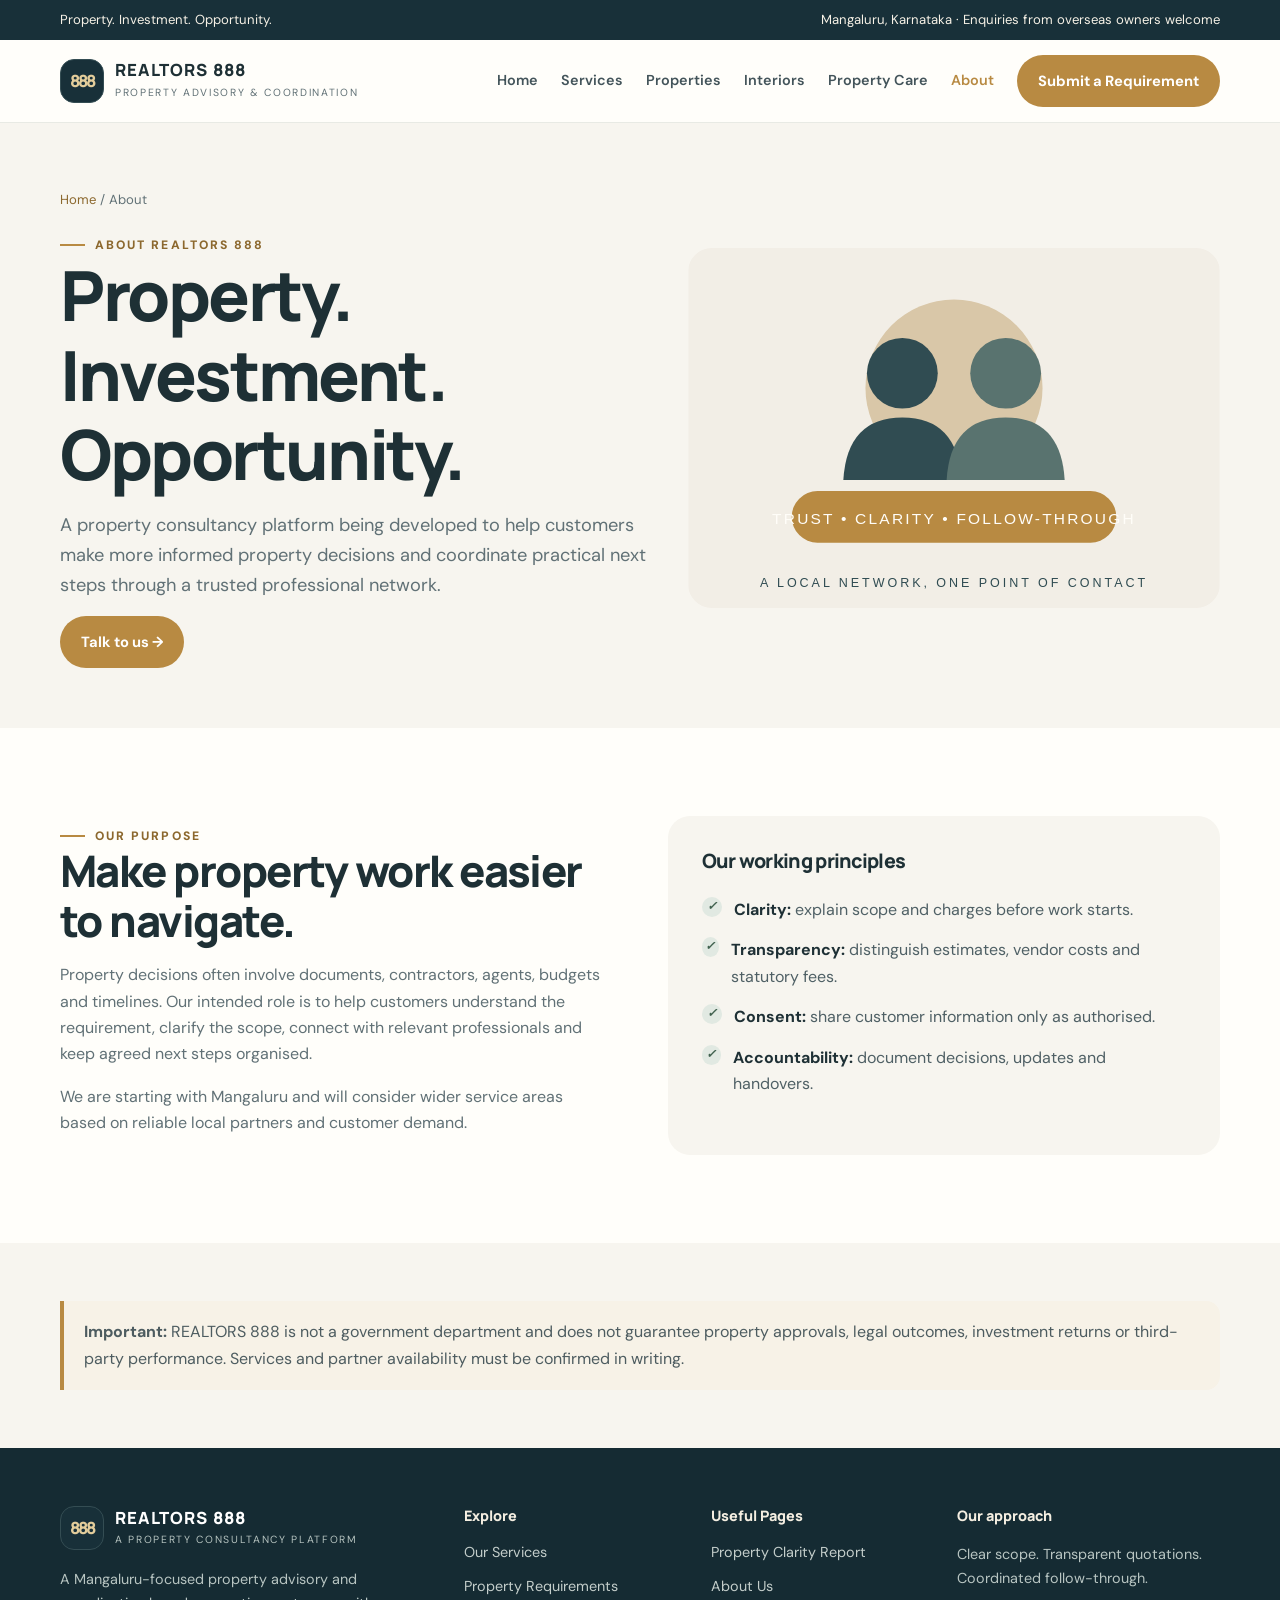
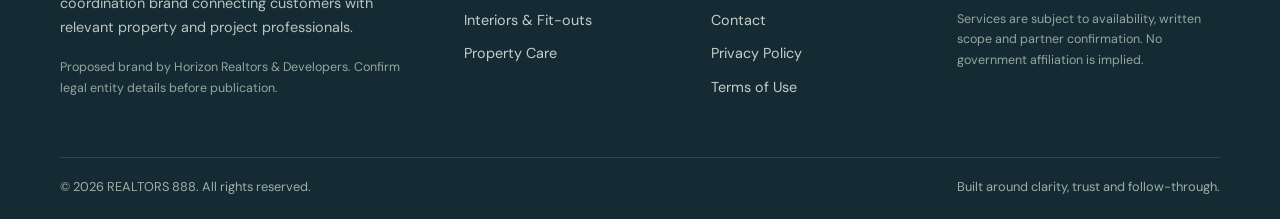
==== about.html @ 7613b5ab "Add files via upload" ====
<!doctype html>
<html lang="en"><head><meta charset="utf-8"><meta name="viewport" content="width=device-width, initial-scale=1"><meta name="description" content="Learn about the proposed approach and values of REALTORS 888, a property consultancy platform focused on Mangaluru."><meta name="theme-color" content="#183039"><title>About REALTORS 888 | REALTORS 888</title><link rel="stylesheet" href="assets/css/style.css"></head><body>
<div class="announcement"><div class="container"><span>Property. Investment. Opportunity.</span><span>Mangaluru, Karnataka · Enquiries from overseas owners welcome</span></div></div>
<header class="site-header"><div class="container header-inner">
<a class="brand" href="index.html" aria-label="REALTORS 888 home"><span class="brand-mark">888</span><span><span class="brand-name">REALTORS 888</span><span class="brand-sub">Property Advisory & Coordination</span></span></a>
<button class="nav-toggle" type="button" aria-expanded="false" aria-label="Toggle navigation">Menu ☰</button>
<nav class="site-nav" aria-label="Main navigation"><a href="index.html">Home</a><a href="services.html">Services</a><a href="properties.html">Properties</a><a href="interiors.html">Interiors</a><a href="property-care.html">Property Care</a><a href="about.html" aria-current="page">About</a><a href="contact.html" class="btn btn-primary">Submit a Requirement</a></nav>
</div></header>
<main>
<section class="page-hero"><div class="container page-hero-grid"><div><div class="breadcrumbs"><a href="index.html">Home</a> / About</div><span class="eyebrow">About REALTORS 888</span><h1>Property. Investment. Opportunity.</h1><p class="lead">A property consultancy platform being developed to help customers make more informed property decisions and coordinate practical next steps through a trusted professional network.</p><a class="btn btn-primary" href="contact.html">Talk to us →</a></div><img src="assets/images/about-team.svg" alt="Illustration representing a local professional partner network"></div></section>
<section class="section"><div class="container split"><div><span class="eyebrow">Our purpose</span><h2>Make property work easier to navigate.</h2><p>Property decisions often involve documents, contractors, agents, budgets and timelines. Our intended role is to help customers understand the requirement, clarify the scope, connect with relevant professionals and keep agreed next steps organised.</p><p>We are starting with Mangaluru and will consider wider service areas based on reliable local partners and customer demand.</p></div><div class="panel"><h3>Our working principles</h3><ul class="feature-list"><li><i class="check">✓</i><span><strong>Clarity:</strong> explain scope and charges before work starts.</span></li><li><i class="check">✓</i><span><strong>Transparency:</strong> distinguish estimates, vendor costs and statutory fees.</span></li><li><i class="check">✓</i><span><strong>Consent:</strong> share customer information only as authorised.</span></li><li><i class="check">✓</i><span><strong>Accountability:</strong> document decisions, updates and handovers.</span></li></ul></div></div></section>
<section class="section-sm" style="background:var(--cream)"><div class="container"><div class="notice"><strong>Important:</strong> REALTORS 888 is not a government department and does not guarantee property approvals, legal outcomes, investment returns or third-party performance. Services and partner availability must be confirmed in writing.</div></div></section>
</main>
<footer class="site-footer"><div class="container"><div class="footer-grid">
<div class="footer-brand"><a class="brand" href="index.html"><span class="brand-mark">888</span><span><span class="brand-name">REALTORS 888</span><span class="brand-sub">A property consultancy platform</span></span></a><p>A Mangaluru-focused property advisory and coordination brand connecting customers with relevant property and project professionals.</p><p class="footer-note">Proposed brand by Horizon Realtors & Developers. Confirm legal entity details before publication.</p></div>
<div><div class="footer-title">Explore</div><div class="footer-links"><a href="services.html">Our Services</a><a href="properties.html">Property Requirements</a><a href="interiors.html">Interiors & Fit-outs</a><a href="property-care.html">Property Care</a></div></div>
<div><div class="footer-title">Useful Pages</div><div class="footer-links"><a href="property-clarity.html">Property Clarity Report</a><a href="about.html">About Us</a><a href="contact.html">Contact</a><a href="privacy.html">Privacy Policy</a><a href="terms.html">Terms of Use</a></div></div>
<div><div class="footer-title">Our approach</div><p>Clear scope. Transparent quotations. Coordinated follow-through.</p><p class="footer-note">Services are subject to availability, written scope and partner confirmation. No government affiliation is implied.</p></div>
</div><div class="footer-bottom"><span>© <span data-year></span> REALTORS 888. All rights reserved.</span><span>Built around clarity, trust and follow-through.</span></div></div></footer><script src="assets/js/main.js"></script>
</body></html>
---- assets/css/style.css ----
@import url('https://fonts.googleapis.com/css2?family=DM+Sans:wght@400;500;600;700&family=Manrope:wght@400;500;600;700;800&display=swap');
:root{--ink:#1e3035;--deep:#183039;--muted:#617176;--gold:#b88a42;--gold-light:#e3cd9b;--cream:#f7f5ef;--paper:#fffefa;--line:#e3e5df;--sage:#eaf0ec;--radius:22px;--shadow:0 18px 50px rgba(24,48,57,.09)}
*{box-sizing:border-box}html{scroll-behavior:smooth}body{margin:0;color:var(--ink);background:var(--paper);font-family:'DM Sans',Arial,sans-serif;line-height:1.65}img{max-width:100%;display:block}a{color:inherit;text-decoration:none}button,input,select,textarea{font:inherit}.container{width:min(1160px,calc(100% - 40px));margin:auto}.announcement{background:var(--deep);color:#f6f1e6;font-size:.82rem;padding:9px 0}.announcement .container{display:flex;justify-content:space-between;gap:16px;flex-wrap:wrap}.site-header{position:sticky;top:0;z-index:20;background:rgba(255,254,250,.96);backdrop-filter:blur(14px);border-bottom:1px solid rgba(227,229,223,.8)}.header-inner{min-height:82px;display:flex;align-items:center;justify-content:space-between;gap:28px}.brand{display:flex;align-items:center;gap:11px;min-width:max-content}.brand-mark{width:44px;height:44px;border-radius:14px;background:var(--deep);display:grid;place-items:center;color:var(--gold-light);font-family:'Manrope',sans-serif;font-weight:800;letter-spacing:-2px;font-size:1.05rem;border:1px solid #344d53}.brand-name{font:800 1.05rem 'Manrope',sans-serif;letter-spacing:.07em;display:block;line-height:1.15}.brand-sub{display:block;font-size:.65rem;letter-spacing:.16em;color:var(--muted);text-transform:uppercase;margin-top:4px}.site-nav{display:flex;align-items:center;gap:23px;font-size:.9rem;font-weight:600}.site-nav a:not(.btn){color:#43545a}.site-nav a:hover,.site-nav a[aria-current=page]{color:var(--gold)}.nav-toggle{display:none;background:none;border:1px solid var(--line);border-radius:12px;padding:9px 12px;color:var(--ink)}.btn{display:inline-flex;align-items:center;justify-content:center;gap:9px;border:1px solid transparent;border-radius:999px;padding:13px 20px;font-weight:700;font-size:.92rem;transition:transform .2s,background .2s;cursor:pointer}.btn:hover{transform:translateY(-2px)}.btn-primary{background:var(--gold);color:#fff}.btn-primary:hover{background:#9e7335}.btn-dark{background:var(--deep);color:#fff}.btn-outline{border-color:#cbd4cf;background:transparent;color:var(--deep)}.btn-light{background:#fffefa;color:var(--deep)}.eyebrow{display:inline-flex;align-items:center;gap:10px;color:#8c682e;font-size:.76rem;font-weight:800;text-transform:uppercase;letter-spacing:.17em}.eyebrow:before{content:'';width:25px;height:2px;background:var(--gold)}h1,h2,h3,h4{font-family:'Manrope',sans-serif;line-height:1.15;letter-spacing:-.035em;margin:0 0 16px}h1{font-size:clamp(2.5rem,5.4vw,4.7rem);font-weight:800}h2{font-size:clamp(1.9rem,3.4vw,3rem);font-weight:800}h3{font-size:1.23rem;font-weight:800}p{margin:0 0 16px;color:var(--muted)}.lead{font-size:1.14rem;max-width:650px}.section{padding:88px 0}.section-sm{padding:58px 0}.section-head{display:flex;justify-content:space-between;align-items:end;gap:30px;margin-bottom:34px}.section-head>div{max-width:690px}.section-head p{max-width:580px;margin-bottom:0}.hero{padding:68px 0 76px;background:linear-gradient(115deg,#f7f5ef 0%,#fffefa 55%,#edf2ee 100%);overflow:hidden}.hero-grid{display:grid;grid-template-columns:1.02fr .98fr;align-items:center;gap:48px}.hero-copy h1{margin-top:18px}.hero-copy h1 span{color:var(--gold)}.hero-actions{display:flex;gap:12px;flex-wrap:wrap;margin:28px 0 26px}.trust-row{display:flex;gap:22px;flex-wrap:wrap;font-size:.85rem;color:#506168}.trust-row span{display:flex;align-items:center;gap:8px}.check{display:inline-grid;place-items:center;width:20px;height:20px;background:#e1e9e2;border-radius:50%;color:#41624f;font-size:.75rem;font-weight:800}.hero-art{position:relative}.hero-art img{width:100%;border-radius:30px;box-shadow:var(--shadow)}.floating-note{position:absolute;left:-25px;bottom:28px;background:var(--paper);padding:18px 20px;border-radius:18px;box-shadow:var(--shadow);max-width:220px}.floating-note strong{display:block;font-family:'Manrope',sans-serif;font-size:1.02rem}.floating-note span{font-size:.83rem;color:var(--muted)}.stats{display:grid;grid-template-columns:repeat(3,1fr);gap:1px;background:var(--line);border:1px solid var(--line);border-radius:18px;overflow:hidden;margin-top:40px}.stat{background:#fffefa;padding:20px}.stat strong{font:800 1.35rem 'Manrope',sans-serif;display:block}.stat span{font-size:.82rem;color:var(--muted)}.tiles{display:grid;grid-template-columns:repeat(3,1fr);gap:22px}.tile{border:1px solid var(--line);border-radius:var(--radius);overflow:hidden;background:#fffefa;transition:transform .22s,box-shadow .22s}.tile:hover{transform:translateY(-5px);box-shadow:var(--shadow)}.tile img{width:100%;height:205px;object-fit:cover}.tile-body{padding:24px}.tile-body p{font-size:.94rem}.text-link{font-weight:800;color:#8c682e;font-size:.9rem;display:inline-flex;align-items:center;gap:8px}.text-link:after{content:'→';font-size:1.1rem}.split{display:grid;grid-template-columns:1fr 1fr;gap:55px;align-items:center}.split img{border-radius:var(--radius);width:100%;box-shadow:var(--shadow)}.feature-list{list-style:none;padding:0;margin:24px 0;display:grid;gap:14px}.feature-list li{display:flex;gap:12px;color:#4f6065}.feature-list strong{color:var(--ink)}.panel{background:var(--cream);border-radius:var(--radius);padding:34px}.panel-dark{background:var(--deep);color:#fff;border-radius:var(--radius);padding:38px}.panel-dark p{color:#d2dcda}.panel-dark h2,.panel-dark h3{color:#fff}.two-cards{display:grid;grid-template-columns:repeat(2,1fr);gap:22px}.mini-card{padding:26px;border:1px solid var(--line);border-radius:18px;background:#fffefa}.icon-box{width:48px;height:48px;border-radius:15px;background:#f1e8d5;color:#8c682e;display:grid;place-items:center;font-size:1.3rem;margin-bottom:18px}.banner{background:var(--deep);color:white;padding:56px;border-radius:28px;display:flex;align-items:center;justify-content:space-between;gap:30px}.banner h2{max-width:680px}.banner p{color:#d0d9d7;max-width:640px}.banner .eyebrow{color:var(--gold-light)}.page-hero{background:var(--cream);padding:66px 0 60px}.page-hero-grid{display:grid;grid-template-columns:1.05fr .95fr;align-items:center;gap:40px}.page-hero img{border-radius:24px;max-height:360px;width:100%;object-fit:cover}.breadcrumbs{font-size:.82rem;color:var(--muted);margin-bottom:18px}.breadcrumbs a{color:#8c682e}.content-narrow{max-width:820px}.content-narrow h2{font-size:1.65rem;margin-top:34px}.content-narrow h3{margin-top:24px}.content-narrow ul{color:var(--muted);padding-left:22px}.notice{border-left:4px solid var(--gold);background:#f7f2e7;padding:18px 20px;border-radius:0 14px 14px 0;color:#4d5c60}.service-grid{display:grid;grid-template-columns:repeat(2,1fr);gap:22px}.service-card{display:grid;grid-template-columns:150px 1fr;border:1px solid var(--line);border-radius:20px;overflow:hidden;background:#fffefa}.service-card img{height:100%;min-height:210px;object-fit:cover}.service-card>div{padding:24px}.service-card p{font-size:.93rem}.tag{display:inline-block;background:#edf2ee;color:#48635a;padding:5px 9px;border-radius:99px;font-size:.72rem;font-weight:800;margin-bottom:10px}.steps{display:grid;grid-template-columns:repeat(4,1fr);gap:16px;counter-reset:steps}.step{padding:24px;border:1px solid var(--line);border-radius:18px;background:#fffefa}.step:before{counter-increment:steps;content:'0' counter(steps);display:block;color:var(--gold);font:800 1.35rem 'Manrope',sans-serif;margin-bottom:22px}.form-layout{display:grid;grid-template-columns:.8fr 1.2fr;gap:28px;align-items:start}.form-card{padding:30px;border:1px solid var(--line);border-radius:22px;background:#fffefa;box-shadow:var(--shadow)}.form-grid{display:grid;grid-template-columns:repeat(2,1fr);gap:17px}.field{display:grid;gap:7px}.field.full{grid-column:1/-1}.field label{font-size:.86rem;font-weight:700}.field input,.field select,.field textarea{width:100%;border:1px solid #d7ded9;border-radius:12px;padding:12px 13px;background:#fffefa;color:var(--ink);outline:none}.field input:focus,.field select:focus,.field textarea:focus{border-color:var(--gold);box-shadow:0 0 0 3px #b88a4220}.field textarea{min-height:120px;resize:vertical}.form-status{display:none;margin-top:15px;padding:14px;border-radius:12px;background:#edf2ee;color:#365b48;font-size:.9rem}.form-status.is-visible{display:block}.contact-list{display:grid;gap:18px;margin-top:25px}.contact-item{display:flex;gap:14px}.contact-item .icon-box{flex-shrink:0;margin:0}.contact-item strong{display:block}.contact-item p{margin:2px 0 0}.site-footer{background:#152b33;color:#fff;padding:58px 0 22px}.footer-grid{display:grid;grid-template-columns:1.4fr .8fr .8fr 1fr;gap:36px}.footer-brand .brand-name{color:#fff}.footer-brand .brand-sub{color:#b5c2bf}.site-footer p{color:#b8c5c2;font-size:.9rem;margin-top:18px}.footer-title{font:800 .9rem 'Manrope',sans-serif;margin-bottom:16px;color:#f4eee1}.footer-links{display:grid;gap:10px;color:#c4cecb;font-size:.9rem}.footer-links a:hover{color:var(--gold-light)}.footer-bottom{border-top:1px solid #34474c;margin-top:42px;padding-top:18px;display:flex;justify-content:space-between;gap:15px;flex-wrap:wrap;color:#9eaeaa;font-size:.8rem}.footer-note{font-size:.78rem!important;color:#95a6a1!important}.pill-row{display:flex;gap:10px;flex-wrap:wrap;margin-top:20px}.pill{border:1px solid #d9dfd9;border-radius:99px;padding:8px 12px;font-size:.82rem;color:#4f6065;background:#fffefa}.center{text-align:center}.center .lead{margin-inline:auto}.center .section-head{display:block}.center .section-head>div{margin:auto}.center .section-head p{margin:0 auto}.spacer{height:10px}
@media(max-width:1000px){.site-nav{gap:13px;font-size:.84rem}.header-inner{gap:16px}.hero-grid,.page-hero-grid{gap:28px}.footer-grid{grid-template-columns:repeat(2,1fr)}.tiles{grid-template-columns:repeat(2,1fr)}.service-card{grid-template-columns:120px 1fr}.service-card>div{padding:20px}.steps{grid-template-columns:repeat(2,1fr)}}
@media(max-width:780px){.container{width:min(100% - 30px,620px)}.announcement .container{justify-content:center;text-align:center}.header-inner{min-height:72px}.nav-toggle{display:block}.site-nav{display:none;position:absolute;top:72px;left:0;right:0;padding:18px 22px 24px;background:#fffefa;border-bottom:1px solid var(--line);box-shadow:var(--shadow);align-items:stretch;flex-direction:column;gap:15px}.site-nav.is-open{display:flex}.site-nav .btn{width:100%}.hero{padding:46px 0 54px}.hero-grid,.page-hero-grid,.split,.form-layout{grid-template-columns:1fr}.hero-art{margin:8px 0 0 12px}.floating-note{left:-12px;bottom:18px}.section{padding:62px 0}.section-sm{padding:42px 0}.section-head{display:block}.section-head p{margin-top:12px}.tiles,.two-cards,.service-grid{grid-template-columns:1fr}.tile img{height:220px}.stats{grid-template-columns:1fr}.stat{padding:15px 18px}.banner{padding:30px;display:block}.banner .btn{margin-top:10px}.service-card{grid-template-columns:120px 1fr}.service-card img{min-height:100%;height:100%}.footer-grid{grid-template-columns:1fr 1fr;gap:28px}.form-grid{grid-template-columns:1fr}.field.full{grid-column:auto}.page-hero{padding:45px 0}.page-hero img{max-height:270px}}
@media(max-width:480px){.brand-mark{width:39px;height:39px}.brand-name{font-size:.91rem}.brand-sub{font-size:.58rem}.hero-actions .btn{width:100%}.service-card{grid-template-columns:1fr}.service-card img{height:180px}.steps{grid-template-columns:1fr}.footer-grid{grid-template-columns:1fr}.footer-bottom{display:block}.footer-bottom span{display:block;margin-top:8px}.panel,.panel-dark{padding:24px}.section-head{margin-bottom:25px}}
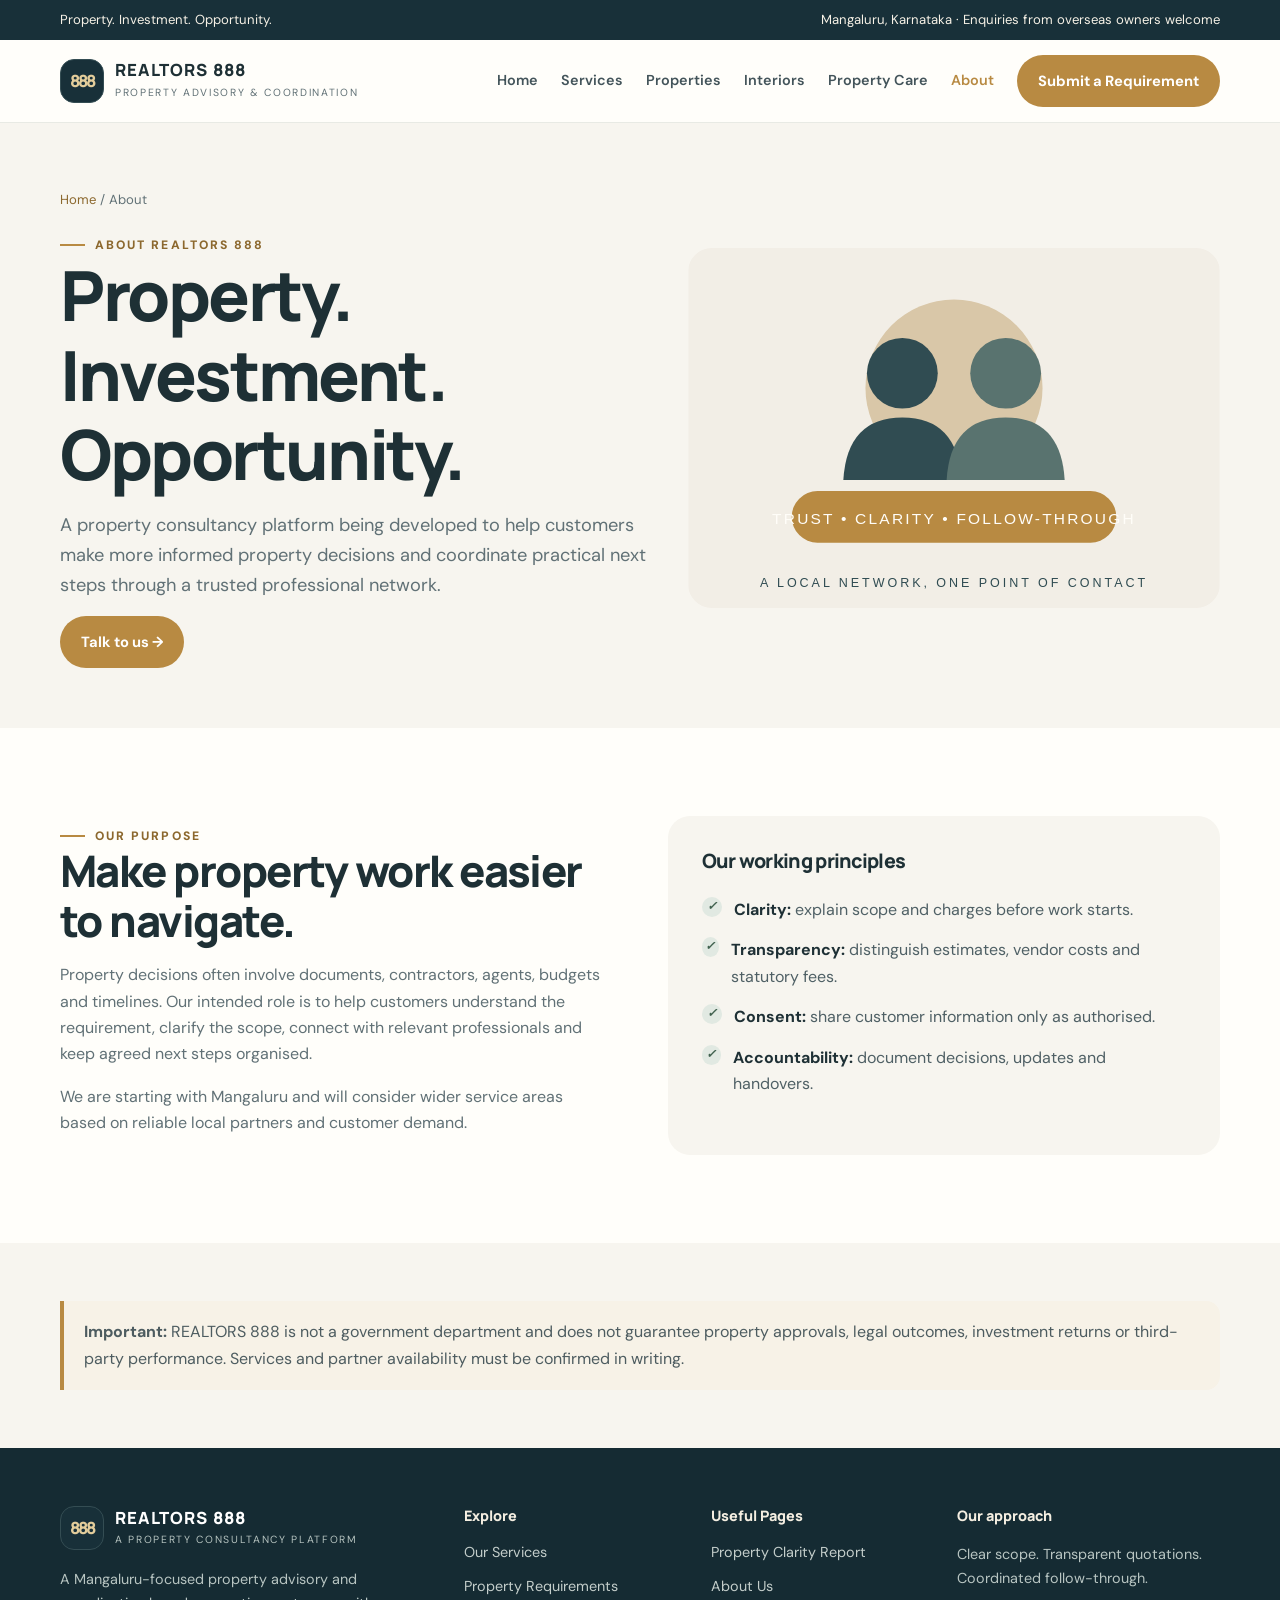
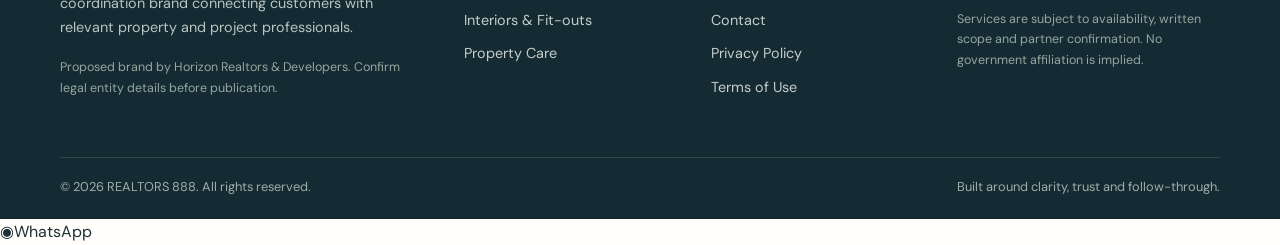
==== commit 5e68faa0: "Add files via upload" ====
--- a/about.html
+++ b/about.html
@@ -16,5 +16,6 @@
 <div><div class="footer-title">Explore</div><div class="footer-links"><a href="services.html">Our Services</a><a href="properties.html">Property Requirements</a><a href="interiors.html">Interiors & Fit-outs</a><a href="property-care.html">Property Care</a></div></div>
 <div><div class="footer-title">Useful Pages</div><div class="footer-links"><a href="property-clarity.html">Property Clarity Report</a><a href="about.html">About Us</a><a href="contact.html">Contact</a><a href="privacy.html">Privacy Policy</a><a href="terms.html">Terms of Use</a></div></div>
 <div><div class="footer-title">Our approach</div><p>Clear scope. Transparent quotations. Coordinated follow-through.</p><p class="footer-note">Services are subject to availability, written scope and partner confirmation. No government affiliation is implied.</p></div>
-</div><div class="footer-bottom"><span>© <span data-year></span> REALTORS 888. All rights reserved.</span><span>Built around clarity, trust and follow-through.</span></div></div></footer><script src="assets/js/main.js"></script>
+</div><div class="footer-bottom"><span>© <span data-year></span> REALTORS 888. All rights reserved.</span><span>Built around clarity, trust and follow-through.</span></div></div></footer><a class="whatsapp-float" href="#" data-whatsapp-link aria-label="Chat with REALTORS 888 on WhatsApp"><span aria-hidden="true">◉</span><span>WhatsApp</span></a>
+<script src="assets/js/config.js"></script><script src="assets/js/main.js"></script>
 </body></html>
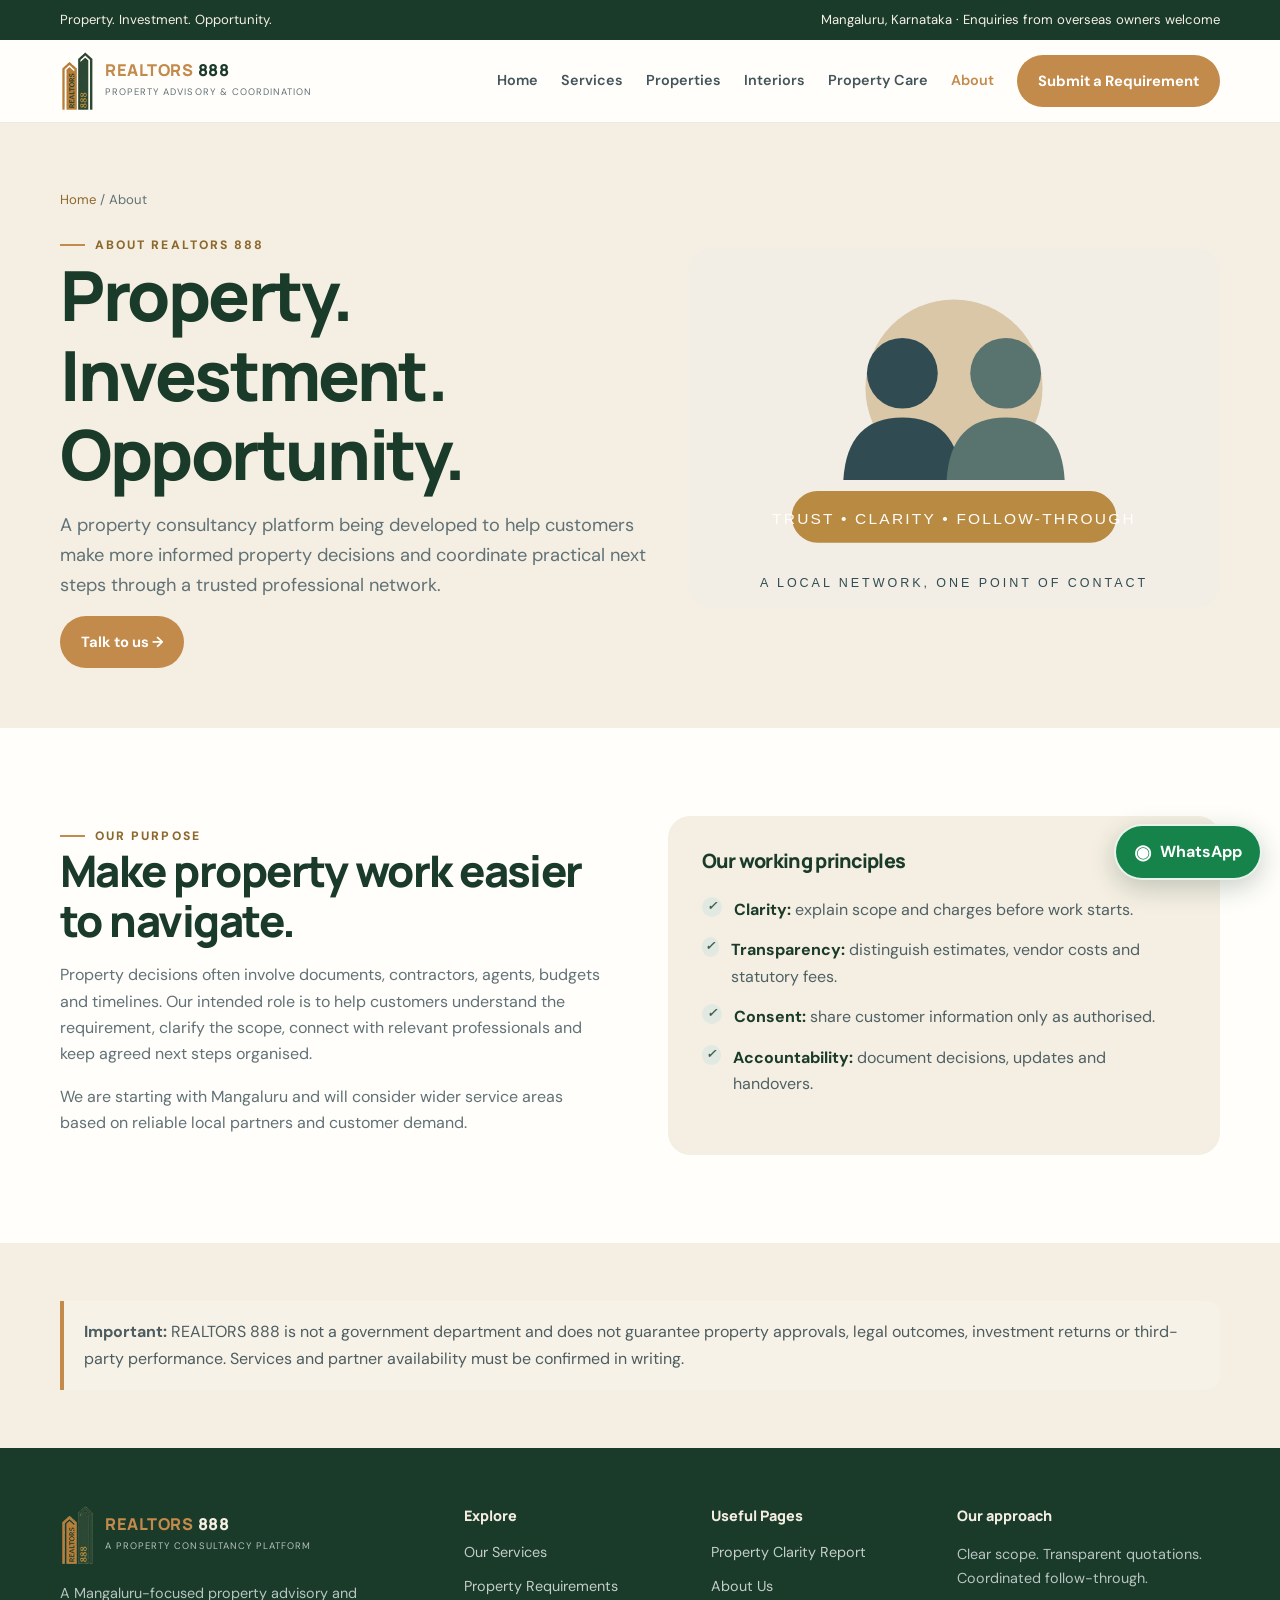
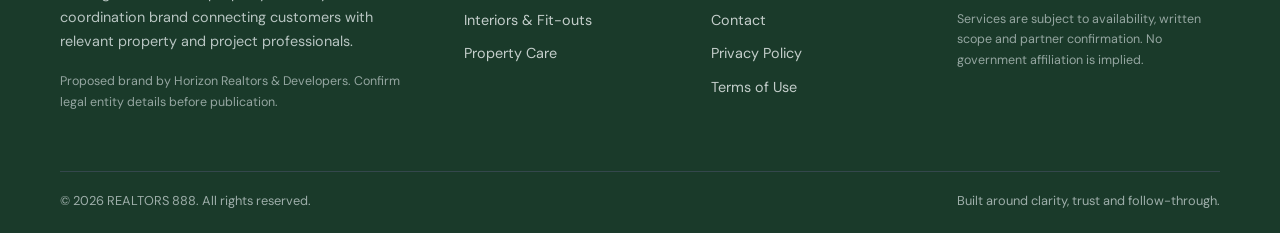
==== commit 1bb35865: "Add files via upload" ====
--- a/about.html
+++ b/about.html
@@ -1,8 +1,8 @@
 <!doctype html>
-<html lang="en"><head><meta charset="utf-8"><meta name="viewport" content="width=device-width, initial-scale=1"><meta name="description" content="Learn about the proposed approach and values of REALTORS 888, a property consultancy platform focused on Mangaluru."><meta name="theme-color" content="#183039"><title>About REALTORS 888 | REALTORS 888</title><link rel="stylesheet" href="assets/css/style.css"></head><body>
+<html lang="en"><head><meta charset="utf-8"><meta name="viewport" content="width=device-width, initial-scale=1"><meta name="description" content="Learn about the proposed approach and values of REALTORS 888, a property consultancy platform focused on Mangaluru."><meta name="theme-color" content="#1A3A2A"><link rel="icon" type="image/png" href="favicon.png"><title>About REALTORS 888 | REALTORS 888</title><link rel="stylesheet" href="assets/css/style.css"></head><body>
 <div class="announcement"><div class="container"><span>Property. Investment. Opportunity.</span><span>Mangaluru, Karnataka · Enquiries from overseas owners welcome</span></div></div>
 <header class="site-header"><div class="container header-inner">
-<a class="brand" href="index.html" aria-label="REALTORS 888 home"><span class="brand-mark">888</span><span><span class="brand-name">REALTORS 888</span><span class="brand-sub">Property Advisory & Coordination</span></span></a>
+<a class="brand" href="index.html" aria-label="REALTORS 888 home"><img class="brand-symbol" src="assets/images/brand/realtors888-symbol.png" alt=""><span class="brand-copy"><span class="brand-name"><span class="brand-realtors">REALTORS</span> <span class="brand-888">888</span></span><span class="brand-sub">Property Advisory & Coordination</span></span></a>
 <button class="nav-toggle" type="button" aria-expanded="false" aria-label="Toggle navigation">Menu ☰</button>
 <nav class="site-nav" aria-label="Main navigation"><a href="index.html">Home</a><a href="services.html">Services</a><a href="properties.html">Properties</a><a href="interiors.html">Interiors</a><a href="property-care.html">Property Care</a><a href="about.html" aria-current="page">About</a><a href="contact.html" class="btn btn-primary">Submit a Requirement</a></nav>
 </div></header>
@@ -12,7 +12,7 @@
 <section class="section-sm" style="background:var(--cream)"><div class="container"><div class="notice"><strong>Important:</strong> REALTORS 888 is not a government department and does not guarantee property approvals, legal outcomes, investment returns or third-party performance. Services and partner availability must be confirmed in writing.</div></div></section>
 </main>
 <footer class="site-footer"><div class="container"><div class="footer-grid">
-<div class="footer-brand"><a class="brand" href="index.html"><span class="brand-mark">888</span><span><span class="brand-name">REALTORS 888</span><span class="brand-sub">A property consultancy platform</span></span></a><p>A Mangaluru-focused property advisory and coordination brand connecting customers with relevant property and project professionals.</p><p class="footer-note">Proposed brand by Horizon Realtors & Developers. Confirm legal entity details before publication.</p></div>
+<div class="footer-brand"><a class="brand" href="index.html" aria-label="REALTORS 888 home"><img class="brand-symbol" src="assets/images/brand/realtors888-symbol.png" alt=""><span class="brand-copy"><span class="brand-name"><span class="brand-realtors">REALTORS</span> <span class="brand-888">888</span></span><span class="brand-sub">A property consultancy platform</span></span></a><p>A Mangaluru-focused property advisory and coordination brand connecting customers with relevant property and project professionals.</p><p class="footer-note">Proposed brand by Horizon Realtors & Developers. Confirm legal entity details before publication.</p></div>
 <div><div class="footer-title">Explore</div><div class="footer-links"><a href="services.html">Our Services</a><a href="properties.html">Property Requirements</a><a href="interiors.html">Interiors & Fit-outs</a><a href="property-care.html">Property Care</a></div></div>
 <div><div class="footer-title">Useful Pages</div><div class="footer-links"><a href="property-clarity.html">Property Clarity Report</a><a href="about.html">About Us</a><a href="contact.html">Contact</a><a href="privacy.html">Privacy Policy</a><a href="terms.html">Terms of Use</a></div></div>
 <div><div class="footer-title">Our approach</div><p>Clear scope. Transparent quotations. Coordinated follow-through.</p><p class="footer-note">Services are subject to availability, written scope and partner confirmation. No government affiliation is implied.</p></div>
--- a/assets/css/style.css
+++ b/assets/css/style.css
@@ -1,6 +1,73 @@
 @import url('https://fonts.googleapis.com/css2?family=DM+Sans:wght@400;500;600;700&family=Manrope:wght@400;500;600;700;800&display=swap');
-:root{--ink:#1e3035;--deep:#183039;--muted:#617176;--gold:#b88a42;--gold-light:#e3cd9b;--cream:#f7f5ef;--paper:#fffefa;--line:#e3e5df;--sage:#eaf0ec;--radius:22px;--shadow:0 18px 50px rgba(24,48,57,.09)}
-*{box-sizing:border-box}html{scroll-behavior:smooth}body{margin:0;color:var(--ink);background:var(--paper);font-family:'DM Sans',Arial,sans-serif;line-height:1.65}img{max-width:100%;display:block}a{color:inherit;text-decoration:none}button,input,select,textarea{font:inherit}.container{width:min(1160px,calc(100% - 40px));margin:auto}.announcement{background:var(--deep);color:#f6f1e6;font-size:.82rem;padding:9px 0}.announcement .container{display:flex;justify-content:space-between;gap:16px;flex-wrap:wrap}.site-header{position:sticky;top:0;z-index:20;background:rgba(255,254,250,.96);backdrop-filter:blur(14px);border-bottom:1px solid rgba(227,229,223,.8)}.header-inner{min-height:82px;display:flex;align-items:center;justify-content:space-between;gap:28px}.brand{display:flex;align-items:center;gap:11px;min-width:max-content}.brand-mark{width:44px;height:44px;border-radius:14px;background:var(--deep);display:grid;place-items:center;color:var(--gold-light);font-family:'Manrope',sans-serif;font-weight:800;letter-spacing:-2px;font-size:1.05rem;border:1px solid #344d53}.brand-name{font:800 1.05rem 'Manrope',sans-serif;letter-spacing:.07em;display:block;line-height:1.15}.brand-sub{display:block;font-size:.65rem;letter-spacing:.16em;color:var(--muted);text-transform:uppercase;margin-top:4px}.site-nav{display:flex;align-items:center;gap:23px;font-size:.9rem;font-weight:600}.site-nav a:not(.btn){color:#43545a}.site-nav a:hover,.site-nav a[aria-current=page]{color:var(--gold)}.nav-toggle{display:none;background:none;border:1px solid var(--line);border-radius:12px;padding:9px 12px;color:var(--ink)}.btn{display:inline-flex;align-items:center;justify-content:center;gap:9px;border:1px solid transparent;border-radius:999px;padding:13px 20px;font-weight:700;font-size:.92rem;transition:transform .2s,background .2s;cursor:pointer}.btn:hover{transform:translateY(-2px)}.btn-primary{background:var(--gold);color:#fff}.btn-primary:hover{background:#9e7335}.btn-dark{background:var(--deep);color:#fff}.btn-outline{border-color:#cbd4cf;background:transparent;color:var(--deep)}.btn-light{background:#fffefa;color:var(--deep)}.eyebrow{display:inline-flex;align-items:center;gap:10px;color:#8c682e;font-size:.76rem;font-weight:800;text-transform:uppercase;letter-spacing:.17em}.eyebrow:before{content:'';width:25px;height:2px;background:var(--gold)}h1,h2,h3,h4{font-family:'Manrope',sans-serif;line-height:1.15;letter-spacing:-.035em;margin:0 0 16px}h1{font-size:clamp(2.5rem,5.4vw,4.7rem);font-weight:800}h2{font-size:clamp(1.9rem,3.4vw,3rem);font-weight:800}h3{font-size:1.23rem;font-weight:800}p{margin:0 0 16px;color:var(--muted)}.lead{font-size:1.14rem;max-width:650px}.section{padding:88px 0}.section-sm{padding:58px 0}.section-head{display:flex;justify-content:space-between;align-items:end;gap:30px;margin-bottom:34px}.section-head>div{max-width:690px}.section-head p{max-width:580px;margin-bottom:0}.hero{padding:68px 0 76px;background:linear-gradient(115deg,#f7f5ef 0%,#fffefa 55%,#edf2ee 100%);overflow:hidden}.hero-grid{display:grid;grid-template-columns:1.02fr .98fr;align-items:center;gap:48px}.hero-copy h1{margin-top:18px}.hero-copy h1 span{color:var(--gold)}.hero-actions{display:flex;gap:12px;flex-wrap:wrap;margin:28px 0 26px}.trust-row{display:flex;gap:22px;flex-wrap:wrap;font-size:.85rem;color:#506168}.trust-row span{display:flex;align-items:center;gap:8px}.check{display:inline-grid;place-items:center;width:20px;height:20px;background:#e1e9e2;border-radius:50%;color:#41624f;font-size:.75rem;font-weight:800}.hero-art{position:relative}.hero-art img{width:100%;border-radius:30px;box-shadow:var(--shadow)}.floating-note{position:absolute;left:-25px;bottom:28px;background:var(--paper);padding:18px 20px;border-radius:18px;box-shadow:var(--shadow);max-width:220px}.floating-note strong{display:block;font-family:'Manrope',sans-serif;font-size:1.02rem}.floating-note span{font-size:.83rem;color:var(--muted)}.stats{display:grid;grid-template-columns:repeat(3,1fr);gap:1px;background:var(--line);border:1px solid var(--line);border-radius:18px;overflow:hidden;margin-top:40px}.stat{background:#fffefa;padding:20px}.stat strong{font:800 1.35rem 'Manrope',sans-serif;display:block}.stat span{font-size:.82rem;color:var(--muted)}.tiles{display:grid;grid-template-columns:repeat(3,1fr);gap:22px}.tile{border:1px solid var(--line);border-radius:var(--radius);overflow:hidden;background:#fffefa;transition:transform .22s,box-shadow .22s}.tile:hover{transform:translateY(-5px);box-shadow:var(--shadow)}.tile img{width:100%;height:205px;object-fit:cover}.tile-body{padding:24px}.tile-body p{font-size:.94rem}.text-link{font-weight:800;color:#8c682e;font-size:.9rem;display:inline-flex;align-items:center;gap:8px}.text-link:after{content:'→';font-size:1.1rem}.split{display:grid;grid-template-columns:1fr 1fr;gap:55px;align-items:center}.split img{border-radius:var(--radius);width:100%;box-shadow:var(--shadow)}.feature-list{list-style:none;padding:0;margin:24px 0;display:grid;gap:14px}.feature-list li{display:flex;gap:12px;color:#4f6065}.feature-list strong{color:var(--ink)}.panel{background:var(--cream);border-radius:var(--radius);padding:34px}.panel-dark{background:var(--deep);color:#fff;border-radius:var(--radius);padding:38px}.panel-dark p{color:#d2dcda}.panel-dark h2,.panel-dark h3{color:#fff}.two-cards{display:grid;grid-template-columns:repeat(2,1fr);gap:22px}.mini-card{padding:26px;border:1px solid var(--line);border-radius:18px;background:#fffefa}.icon-box{width:48px;height:48px;border-radius:15px;background:#f1e8d5;color:#8c682e;display:grid;place-items:center;font-size:1.3rem;margin-bottom:18px}.banner{background:var(--deep);color:white;padding:56px;border-radius:28px;display:flex;align-items:center;justify-content:space-between;gap:30px}.banner h2{max-width:680px}.banner p{color:#d0d9d7;max-width:640px}.banner .eyebrow{color:var(--gold-light)}.page-hero{background:var(--cream);padding:66px 0 60px}.page-hero-grid{display:grid;grid-template-columns:1.05fr .95fr;align-items:center;gap:40px}.page-hero img{border-radius:24px;max-height:360px;width:100%;object-fit:cover}.breadcrumbs{font-size:.82rem;color:var(--muted);margin-bottom:18px}.breadcrumbs a{color:#8c682e}.content-narrow{max-width:820px}.content-narrow h2{font-size:1.65rem;margin-top:34px}.content-narrow h3{margin-top:24px}.content-narrow ul{color:var(--muted);padding-left:22px}.notice{border-left:4px solid var(--gold);background:#f7f2e7;padding:18px 20px;border-radius:0 14px 14px 0;color:#4d5c60}.service-grid{display:grid;grid-template-columns:repeat(2,1fr);gap:22px}.service-card{display:grid;grid-template-columns:150px 1fr;border:1px solid var(--line);border-radius:20px;overflow:hidden;background:#fffefa}.service-card img{height:100%;min-height:210px;object-fit:cover}.service-card>div{padding:24px}.service-card p{font-size:.93rem}.tag{display:inline-block;background:#edf2ee;color:#48635a;padding:5px 9px;border-radius:99px;font-size:.72rem;font-weight:800;margin-bottom:10px}.steps{display:grid;grid-template-columns:repeat(4,1fr);gap:16px;counter-reset:steps}.step{padding:24px;border:1px solid var(--line);border-radius:18px;background:#fffefa}.step:before{counter-increment:steps;content:'0' counter(steps);display:block;color:var(--gold);font:800 1.35rem 'Manrope',sans-serif;margin-bottom:22px}.form-layout{display:grid;grid-template-columns:.8fr 1.2fr;gap:28px;align-items:start}.form-card{padding:30px;border:1px solid var(--line);border-radius:22px;background:#fffefa;box-shadow:var(--shadow)}.form-grid{display:grid;grid-template-columns:repeat(2,1fr);gap:17px}.field{display:grid;gap:7px}.field.full{grid-column:1/-1}.field label{font-size:.86rem;font-weight:700}.field input,.field select,.field textarea{width:100%;border:1px solid #d7ded9;border-radius:12px;padding:12px 13px;background:#fffefa;color:var(--ink);outline:none}.field input:focus,.field select:focus,.field textarea:focus{border-color:var(--gold);box-shadow:0 0 0 3px #b88a4220}.field textarea{min-height:120px;resize:vertical}.form-status{display:none;margin-top:15px;padding:14px;border-radius:12px;background:#edf2ee;color:#365b48;font-size:.9rem}.form-status.is-visible{display:block}.contact-list{display:grid;gap:18px;margin-top:25px}.contact-item{display:flex;gap:14px}.contact-item .icon-box{flex-shrink:0;margin:0}.contact-item strong{display:block}.contact-item p{margin:2px 0 0}.site-footer{background:#152b33;color:#fff;padding:58px 0 22px}.footer-grid{display:grid;grid-template-columns:1.4fr .8fr .8fr 1fr;gap:36px}.footer-brand .brand-name{color:#fff}.footer-brand .brand-sub{color:#b5c2bf}.site-footer p{color:#b8c5c2;font-size:.9rem;margin-top:18px}.footer-title{font:800 .9rem 'Manrope',sans-serif;margin-bottom:16px;color:#f4eee1}.footer-links{display:grid;gap:10px;color:#c4cecb;font-size:.9rem}.footer-links a:hover{color:var(--gold-light)}.footer-bottom{border-top:1px solid #34474c;margin-top:42px;padding-top:18px;display:flex;justify-content:space-between;gap:15px;flex-wrap:wrap;color:#9eaeaa;font-size:.8rem}.footer-note{font-size:.78rem!important;color:#95a6a1!important}.pill-row{display:flex;gap:10px;flex-wrap:wrap;margin-top:20px}.pill{border:1px solid #d9dfd9;border-radius:99px;padding:8px 12px;font-size:.82rem;color:#4f6065;background:#fffefa}.center{text-align:center}.center .lead{margin-inline:auto}.center .section-head{display:block}.center .section-head>div{margin:auto}.center .section-head p{margin:0 auto}.spacer{height:10px}
+:root{--ink:#1A3A2A;--deep:#1A3A2A;--muted:#617176;--gold:#C28A4B;--gold-light:#F4EFE2;--cream:#F4EFE2;--paper:#fffefa;--line:#e3e5df;--sage:#eaf0ec;--radius:22px;--shadow:0 18px 50px rgba(24,48,57,.09)}
+*{box-sizing:border-box}html{scroll-behavior:smooth}body{margin:0;color:var(--ink);background:var(--paper);font-family:'DM Sans',Arial,sans-serif;line-height:1.65}img{max-width:100%;display:block}a{color:inherit;text-decoration:none}button,input,select,textarea{font:inherit}.container{width:min(1160px,calc(100% - 40px));margin:auto}.announcement{background:var(--deep);color:#f6f1e6;font-size:.82rem;padding:9px 0}.announcement .container{display:flex;justify-content:space-between;gap:16px;flex-wrap:wrap}.site-header{position:sticky;top:0;z-index:20;background:rgba(255,254,250,.96);backdrop-filter:blur(14px);border-bottom:1px solid rgba(227,229,223,.8)}.header-inner{min-height:82px;display:flex;align-items:center;justify-content:space-between;gap:28px}.brand{display:flex;align-items:center;gap:10px;min-width:max-content}.brand-symbol{width:35px;height:58px;object-fit:contain;flex:0 0 auto}.brand-copy{display:block}.brand-name{font:800 1.02rem 'Manrope',sans-serif;letter-spacing:.045em;display:block;line-height:1.15;white-space:nowrap}.brand-realtors{color:#C28A4B}.brand-888{color:#1A3A2A}.brand-sub{display:block;font-size:.59rem;letter-spacing:.11em;color:var(--muted);text-transform:uppercase;margin-top:5px;white-space:nowrap}.site-nav{display:flex;align-items:center;gap:23px;font-size:.9rem;font-weight:600}.site-nav a:not(.btn){color:#43545a}.site-nav a:hover,.site-nav a[aria-current=page]{color:var(--gold)}.nav-toggle{display:none;background:none;border:1px solid var(--line);border-radius:12px;padding:9px 12px;color:var(--ink)}.btn{display:inline-flex;align-items:center;justify-content:center;gap:9px;border:1px solid transparent;border-radius:999px;padding:13px 20px;font-weight:700;font-size:.92rem;transition:transform .2s,background .2s;cursor:pointer}.btn:hover{transform:translateY(-2px)}.btn-primary{background:var(--gold);color:#fff}.btn-primary:hover{background:#9e7335}.btn-dark{background:var(--deep);color:#fff}.btn-outline{border-color:#cbd4cf;background:transparent;color:var(--deep)}.btn-light{background:#fffefa;color:var(--deep)}.eyebrow{display:inline-flex;align-items:center;gap:10px;color:#8c682e;font-size:.76rem;font-weight:800;text-transform:uppercase;letter-spacing:.17em}.eyebrow:before{content:'';width:25px;height:2px;background:var(--gold)}h1,h2,h3,h4{font-family:'Manrope',sans-serif;line-height:1.15;letter-spacing:-.035em;margin:0 0 16px}h1{font-size:clamp(2.5rem,5.4vw,4.7rem);font-weight:800}h2{font-size:clamp(1.9rem,3.4vw,3rem);font-weight:800}h3{font-size:1.23rem;font-weight:800}p{margin:0 0 16px;color:var(--muted)}.lead{font-size:1.14rem;max-width:650px}.section{padding:88px 0}.section-sm{padding:58px 0}.section-head{display:flex;justify-content:space-between;align-items:end;gap:30px;margin-bottom:34px}.section-head>div{max-width:690px}.section-head p{max-width:580px;margin-bottom:0}.hero{padding:68px 0 76px;background:linear-gradient(115deg,#f7f5ef 0%,#fffefa 55%,#edf2ee 100%);overflow:hidden}.hero-grid{display:grid;grid-template-columns:1.02fr .98fr;align-items:center;gap:48px}.hero-copy h1{margin-top:18px}.hero-copy h1 span{color:var(--gold)}.hero-actions{display:flex;gap:12px;flex-wrap:wrap;margin:28px 0 26px}.trust-row{display:flex;gap:22px;flex-wrap:wrap;font-size:.85rem;color:#506168}.trust-row span{display:flex;align-items:center;gap:8px}.check{display:inline-grid;place-items:center;width:20px;height:20px;background:#e1e9e2;border-radius:50%;color:#41624f;font-size:.75rem;font-weight:800}.hero-art{position:relative}.hero-art img{width:100%;border-radius:30px;box-shadow:var(--shadow)}.floating-note{position:absolute;left:-25px;bottom:28px;background:var(--paper);padding:18px 20px;border-radius:18px;box-shadow:var(--shadow);max-width:220px}.floating-note strong{display:block;font-family:'Manrope',sans-serif;font-size:1.02rem}.floating-note span{font-size:.83rem;color:var(--muted)}.stats{display:grid;grid-template-columns:repeat(3,1fr);gap:1px;background:var(--line);border:1px solid var(--line);border-radius:18px;overflow:hidden;margin-top:40px}.stat{background:#fffefa;padding:20px}.stat strong{font:800 1.35rem 'Manrope',sans-serif;display:block}.stat span{font-size:.82rem;color:var(--muted)}.tiles{display:grid;grid-template-columns:repeat(3,1fr);gap:22px}.tile{border:1px solid var(--line);border-radius:var(--radius);overflow:hidden;background:#fffefa;transition:transform .22s,box-shadow .22s}.tile:hover{transform:translateY(-5px);box-shadow:var(--shadow)}.tile img{width:100%;height:205px;object-fit:cover}.tile-body{padding:24px}.tile-body p{font-size:.94rem}.text-link{font-weight:800;color:#8c682e;font-size:.9rem;display:inline-flex;align-items:center;gap:8px}.text-link:after{content:'→';font-size:1.1rem}.split{display:grid;grid-template-columns:1fr 1fr;gap:55px;align-items:center}.split img{border-radius:var(--radius);width:100%;box-shadow:var(--shadow)}.feature-list{list-style:none;padding:0;margin:24px 0;display:grid;gap:14px}.feature-list li{display:flex;gap:12px;color:#4f6065}.feature-list strong{color:var(--ink)}.panel{background:var(--cream);border-radius:var(--radius);padding:34px}.panel-dark{background:var(--deep);color:#fff;border-radius:var(--radius);padding:38px}.panel-dark p{color:#d2dcda}.panel-dark h2,.panel-dark h3{color:#fff}.two-cards{display:grid;grid-template-columns:repeat(2,1fr);gap:22px}.mini-card{padding:26px;border:1px solid var(--line);border-radius:18px;background:#fffefa}.icon-box{width:48px;height:48px;border-radius:15px;background:#f1e8d5;color:#8c682e;display:grid;place-items:center;font-size:1.3rem;margin-bottom:18px}.banner{background:var(--deep);color:white;padding:56px;border-radius:28px;display:flex;align-items:center;justify-content:space-between;gap:30px}.banner h2{max-width:680px}.banner p{color:#d0d9d7;max-width:640px}.banner .eyebrow{color:var(--gold-light)}.page-hero{background:var(--cream);padding:66px 0 60px}.page-hero-grid{display:grid;grid-template-columns:1.05fr .95fr;align-items:center;gap:40px}.page-hero img{border-radius:24px;max-height:360px;width:100%;object-fit:cover}.breadcrumbs{font-size:.82rem;color:var(--muted);margin-bottom:18px}.breadcrumbs a{color:#8c682e}.content-narrow{max-width:820px}.content-narrow h2{font-size:1.65rem;margin-top:34px}.content-narrow h3{margin-top:24px}.content-narrow ul{color:var(--muted);padding-left:22px}.notice{border-left:4px solid var(--gold);background:#f7f2e7;padding:18px 20px;border-radius:0 14px 14px 0;color:#4d5c60}.service-grid{display:grid;grid-template-columns:repeat(2,1fr);gap:22px}.service-card{display:grid;grid-template-columns:150px 1fr;border:1px solid var(--line);border-radius:20px;overflow:hidden;background:#fffefa}.service-card img{height:100%;min-height:210px;object-fit:cover}.service-card>div{padding:24px}.service-card p{font-size:.93rem}.tag{display:inline-block;background:#edf2ee;color:#48635a;padding:5px 9px;border-radius:99px;font-size:.72rem;font-weight:800;margin-bottom:10px}.steps{display:grid;grid-template-columns:repeat(4,1fr);gap:16px;counter-reset:steps}.step{padding:24px;border:1px solid var(--line);border-radius:18px;background:#fffefa}.step:before{counter-increment:steps;content:'0' counter(steps);display:block;color:var(--gold);font:800 1.35rem 'Manrope',sans-serif;margin-bottom:22px}.form-layout{display:grid;grid-template-columns:.8fr 1.2fr;gap:28px;align-items:start}.form-card{padding:30px;border:1px solid var(--line);border-radius:22px;background:#fffefa;box-shadow:var(--shadow)}.form-grid{display:grid;grid-template-columns:repeat(2,1fr);gap:17px}.field{display:grid;gap:7px}.field.full{grid-column:1/-1}.field label{font-size:.86rem;font-weight:700}.field input,.field select,.field textarea{width:100%;border:1px solid #d7ded9;border-radius:12px;padding:12px 13px;background:#fffefa;color:var(--ink);outline:none}.field input:focus,.field select:focus,.field textarea:focus{border-color:var(--gold);box-shadow:0 0 0 3px #C28A4B20}.field textarea{min-height:120px;resize:vertical}.form-status{display:none;margin-top:15px;padding:14px;border-radius:12px;background:#edf2ee;color:#365b48;font-size:.9rem}.form-status.is-visible{display:block}.contact-list{display:grid;gap:18px;margin-top:25px}.contact-item{display:flex;gap:14px}.contact-item .icon-box{flex-shrink:0;margin:0}.contact-item strong{display:block}.contact-item p{margin:2px 0 0}.site-footer{background:#1A3A2A;color:#fff;padding:58px 0 22px}.footer-grid{display:grid;grid-template-columns:1.4fr .8fr .8fr 1fr;gap:36px}.footer-brand .brand-realtors{color:#C28A4B}.footer-brand .brand-888{color:#F4EFE2}.footer-brand .brand-sub{color:#b5c2bf}.site-footer p{color:#b8c5c2;font-size:.9rem;margin-top:18px}.footer-title{font:800 .9rem 'Manrope',sans-serif;margin-bottom:16px;color:#f4eee1}.footer-links{display:grid;gap:10px;color:#c4cecb;font-size:.9rem}.footer-links a:hover{color:var(--gold-light)}.footer-bottom{border-top:1px solid #34474c;margin-top:42px;padding-top:18px;display:flex;justify-content:space-between;gap:15px;flex-wrap:wrap;color:#9eaeaa;font-size:.8rem}.footer-note{font-size:.78rem!important;color:#95a6a1!important}.pill-row{display:flex;gap:10px;flex-wrap:wrap;margin-top:20px}.pill{border:1px solid #d9dfd9;border-radius:99px;padding:8px 12px;font-size:.82rem;color:#4f6065;background:#fffefa}.center{text-align:center}.center .lead{margin-inline:auto}.center .section-head{display:block}.center .section-head>div{margin:auto}.center .section-head p{margin:0 auto}.spacer{height:10px}
 @media(max-width:1000px){.site-nav{gap:13px;font-size:.84rem}.header-inner{gap:16px}.hero-grid,.page-hero-grid{gap:28px}.footer-grid{grid-template-columns:repeat(2,1fr)}.tiles{grid-template-columns:repeat(2,1fr)}.service-card{grid-template-columns:120px 1fr}.service-card>div{padding:20px}.steps{grid-template-columns:repeat(2,1fr)}}
 @media(max-width:780px){.container{width:min(100% - 30px,620px)}.announcement .container{justify-content:center;text-align:center}.header-inner{min-height:72px}.nav-toggle{display:block}.site-nav{display:none;position:absolute;top:72px;left:0;right:0;padding:18px 22px 24px;background:#fffefa;border-bottom:1px solid var(--line);box-shadow:var(--shadow);align-items:stretch;flex-direction:column;gap:15px}.site-nav.is-open{display:flex}.site-nav .btn{width:100%}.hero{padding:46px 0 54px}.hero-grid,.page-hero-grid,.split,.form-layout{grid-template-columns:1fr}.hero-art{margin:8px 0 0 12px}.floating-note{left:-12px;bottom:18px}.section{padding:62px 0}.section-sm{padding:42px 0}.section-head{display:block}.section-head p{margin-top:12px}.tiles,.two-cards,.service-grid{grid-template-columns:1fr}.tile img{height:220px}.stats{grid-template-columns:1fr}.stat{padding:15px 18px}.banner{padding:30px;display:block}.banner .btn{margin-top:10px}.service-card{grid-template-columns:120px 1fr}.service-card img{min-height:100%;height:100%}.footer-grid{grid-template-columns:1fr 1fr;gap:28px}.form-grid{grid-template-columns:1fr}.field.full{grid-column:auto}.page-hero{padding:45px 0}.page-hero img{max-height:270px}}
-@media(max-width:480px){.brand-mark{width:39px;height:39px}.brand-name{font-size:.91rem}.brand-sub{font-size:.58rem}.hero-actions .btn{width:100%}.service-card{grid-template-columns:1fr}.service-card img{height:180px}.steps{grid-template-columns:1fr}.footer-grid{grid-template-columns:1fr}.footer-bottom{display:block}.footer-bottom span{display:block;margin-top:8px}.panel,.panel-dark{padding:24px}.section-head{margin-bottom:25px}}
+@media(max-width:480px){.brand-symbol{width:30px;height:50px}.brand-name{font-size:.84rem}.brand-sub{font-size:.52rem;letter-spacing:.07em}.hero-actions .btn{width:100%}.service-card{grid-template-columns:1fr}.service-card img{height:180px}.steps{grid-template-columns:1fr}.footer-grid{grid-template-columns:1fr}.footer-bottom{display:block}.footer-bottom span{display:block;margin-top:8px}.panel,.panel-dark{padding:24px}.section-head{margin-bottom:25px}}
+
+
+/* WhatsApp enquiry shortcut */
+.whatsapp-float {
+  position: fixed;
+  right: 18px;
+  bottom: 20px;
+  z-index: 1000;
+  display: inline-flex;
+  align-items: center;
+  gap: 9px;
+  padding: 13px 18px;
+  border-radius: 999px;
+  background: #16834a;
+  color: #fff;
+  font-weight: 700;
+  text-decoration: none;
+  box-shadow: 0 8px 26px rgba(18, 49, 38, .22);
+  border: 2px solid rgba(255,255,255,.9);
+}
+.whatsapp-float:hover,
+.whatsapp-float:focus-visible { background: #116c3d; color: #fff; }
+.whatsapp-float span:first-child { font-size: 1.25rem; line-height: 1; }
+.form-status { margin-top: 12px; }
+.form-status.is-visible { display: block; }
+@media (max-width: 520px) {
+  .whatsapp-float { right: 12px; bottom: 12px; padding: 12px 15px; }
+}
+
+/* REALTORS888 responsive campaign banners — desktop/tablet/mobile assets */
+.visual-banner{position:relative;isolation:isolate;overflow:hidden;background:#102c32;color:#fff;min-height:280px;margin:0;}
+.visual-banner-media{position:absolute;inset:0;z-index:-2;display:block;}
+.visual-banner-media img{width:100%;height:100%;object-fit:cover;object-position:center;}
+.visual-banner:after{content:"";position:absolute;inset:0;z-index:-1;background:linear-gradient(90deg,rgba(8,30,34,.22),rgba(8,30,34,0) 68%);pointer-events:none;}
+.visual-banner-copy{display:none;position:absolute;left:4.6%;top:50%;transform:translateY(-50%);max-width:47%;color:#fff;text-shadow:0 2px 16px rgba(0,0,0,.22);}
+.visual-banner-brand{display:block;font-family:Manrope,Arial,sans-serif;font-weight:800;letter-spacing:.06em;font-size:clamp(.8rem,1.4vw,1.25rem);margin-bottom:.8rem;}
+.visual-banner-brand span{color:#C28A4B;}
+.visual-banner h1,.visual-banner h2{font-family:Manrope,Arial,sans-serif;font-size:clamp(1.7rem,3.4vw,3.3rem);line-height:1.04;letter-spacing:-.035em;margin:0 0 .7rem;color:#fff;}
+.visual-banner h1 span,.visual-banner h2 span{color:#C28A4B;}
+.visual-banner p{color:#fff;font-size:clamp(.75rem,1.1vw,1rem);line-height:1.45;margin:0 0 1rem;}
+.visual-banner-actions{display:flex;gap:.65rem;flex-wrap:wrap;}
+.visual-banner .btn{padding:.65rem 1rem;font-size:.82rem;text-shadow:none;}
+.visual-banner .btn-outline{border-color:rgba(255,255,255,.75);color:#fff;background:rgba(9,28,33,.28);}
+.visual-banner--home{min-height:clamp(330px,33vw,510px);}
+.visual-banner--home .visual-banner-copy{max-width:43%;}
+.visual-banner--home h1{font-size:clamp(2rem,4vw,4rem);}
+.visual-banner-stack{display:grid;gap:8px;padding:8px 0;}
+.visual-banner-stack .visual-banner{min-height:250px;}
+.visual-banner-stack .visual-banner-copy{max-width:44%;}
+.visual-banner-stack .visual-banner h2{font-size:clamp(1.5rem,2.6vw,2.6rem);}
+main>.visual-banner{margin:10px auto;}
+@media(max-width:780px){
+ .visual-banner-copy{display:block;}
+ .visual-banner{min-height:390px;}
+ .visual-banner--home{min-height:520px;}
+ .visual-banner-media img{object-position:center;}
+ .visual-banner:after{background:linear-gradient(0deg,rgba(5,25,30,.92) 0%,rgba(5,25,30,.58) 48%,rgba(5,25,30,.05) 100%);}
+ .visual-banner-copy,.visual-banner--home .visual-banner-copy,.visual-banner-stack .visual-banner-copy{left:20px;right:20px;top:auto;bottom:22px;transform:none;max-width:none;}
+ .visual-banner-brand{font-size:.95rem;margin-bottom:.5rem;}
+ .visual-banner h1,.visual-banner h2,.visual-banner--home h1,.visual-banner-stack .visual-banner h2{font-size:clamp(1.75rem,7vw,2.45rem);}
+ .visual-banner p{font-size:.92rem;}
+ .visual-banner-actions{display:grid;grid-template-columns:1fr;max-width:300px;}
+ .visual-banner .btn{width:100%;}
+ .visual-banner-stack{gap:10px;padding:10px 0;}
+ .visual-banner-stack .visual-banner{min-height:390px;}
+}
+@media(min-width:781px) and (max-width:1100px){.visual-banner-copy{max-width:52%;}.visual-banner--home .visual-banner-copy{max-width:49%;}.visual-banner-stack .visual-banner{min-height:230px;}}
